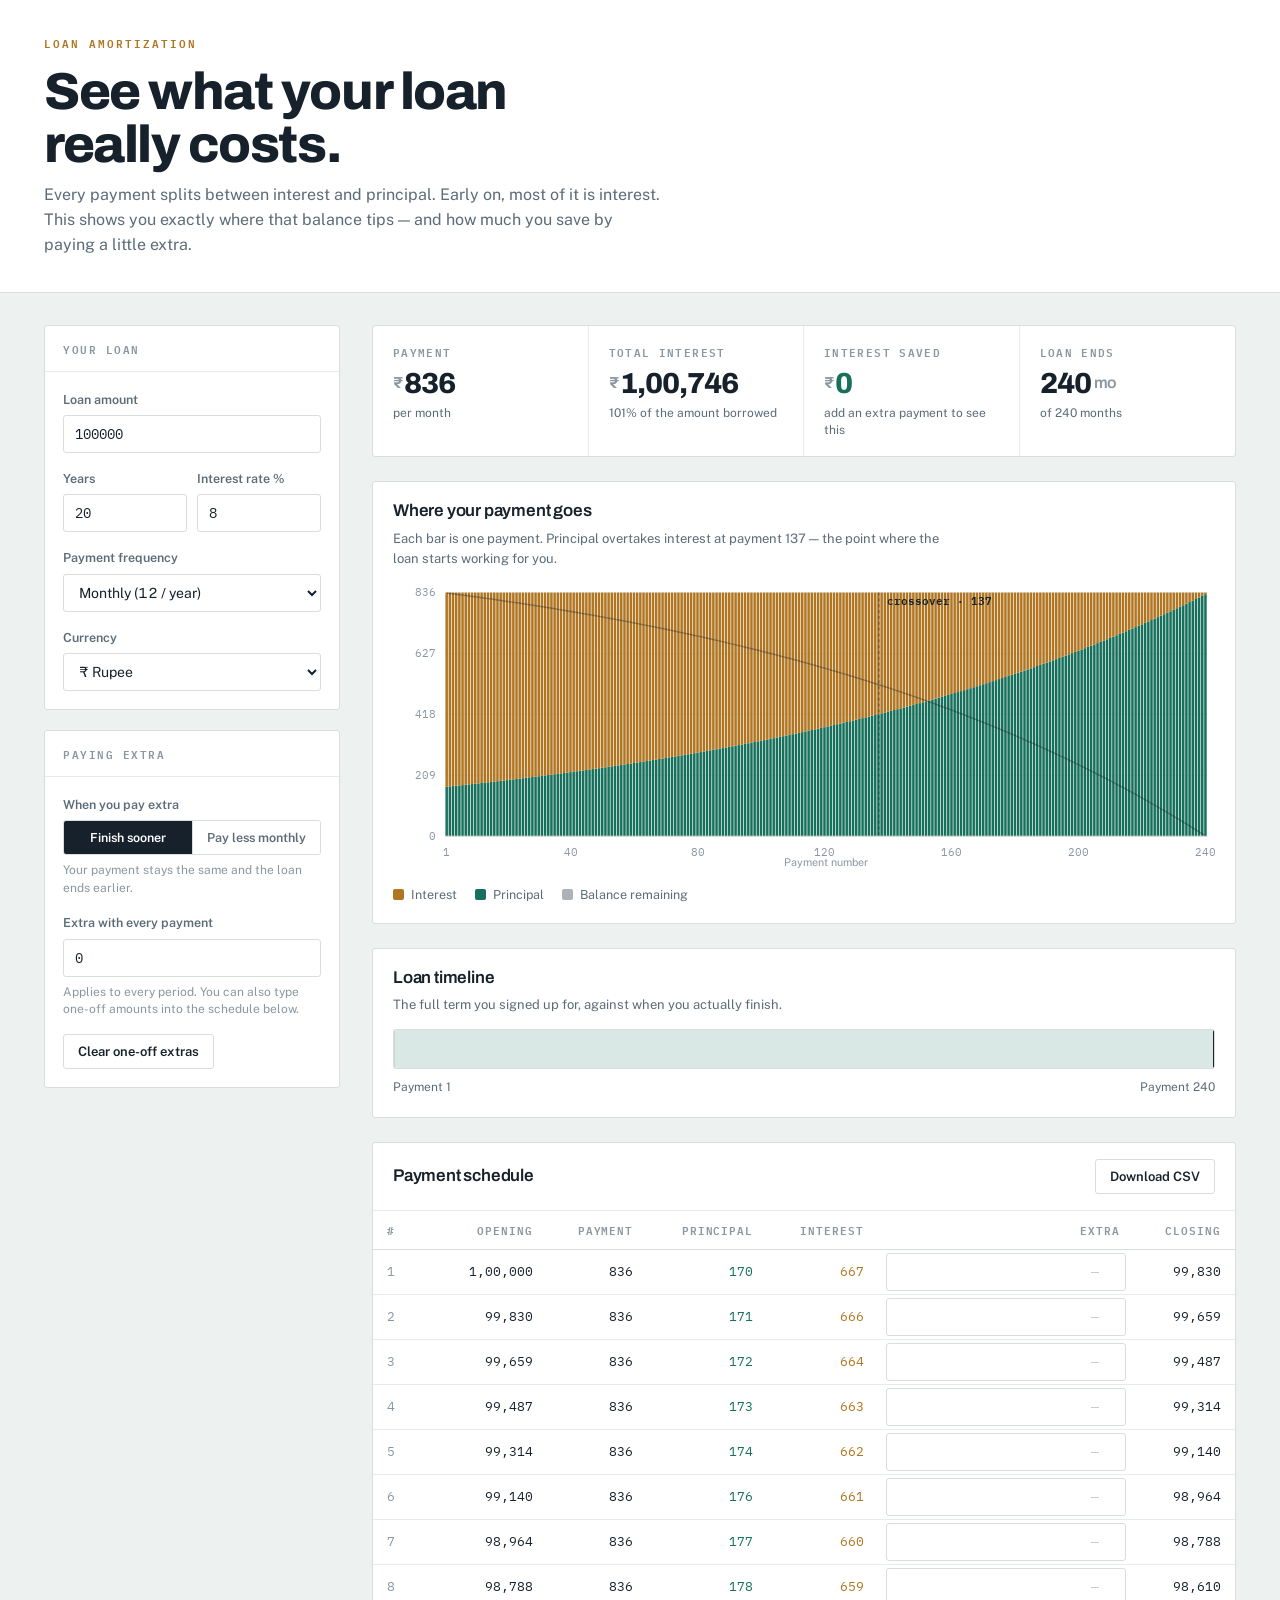
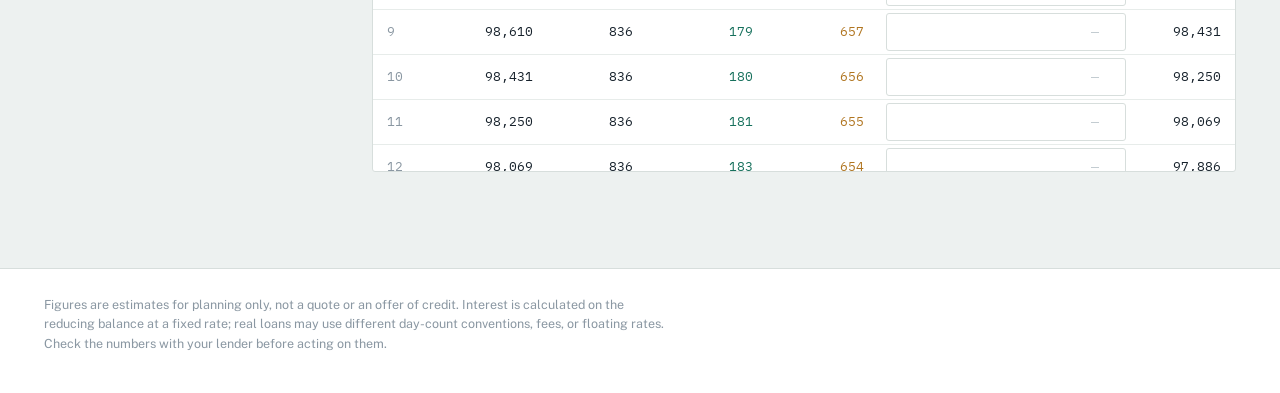
==== loan-calc/index.html @ 1293c2a0 "Add files via upload" ====
<!DOCTYPE html>
<html lang="en">
<head>
<meta charset="utf-8">
<meta name="viewport" content="width=device-width, initial-scale=1">
<title>Loan Amortization Calculator</title>
<meta name="description" content="See what your loan really costs, and what prepaying saves you.">
<link rel="preconnect" href="https://fonts.googleapis.com">
<link rel="preconnect" href="https://fonts.gstatic.com" crossorigin>
<link href="https://fonts.googleapis.com/css2?family=Archivo:wght@500;600;800&family=IBM+Plex+Mono:wght@400;500;600&family=Public+Sans:wght@400;500;600&display=swap" rel="stylesheet">
<style>
:root{
  --ink:#16212B;
  --muted:#5C6B78;
  --faint:#8A97A2;
  --paper:#EDF1F0;
  --surface:#FFFFFF;
  --line:#D7DEDC;
  --line-soft:#E7ECEA;
  --principal:#16705C;
  --principal-fill:#16705C;
  --interest:#B07520;
  --interest-fill:#B07520;
  --focus:#1F5FA8;
  --radius:3px;
}
*{box-sizing:border-box}
html{-webkit-text-size-adjust:100%}
body{
  margin:0;
  background:var(--paper);
  color:var(--ink);
  font-family:'Public Sans',-apple-system,BlinkMacSystemFont,'Segoe UI',sans-serif;
  font-size:15px;
  line-height:1.55;
}
.num{font-family:'IBM Plex Mono',ui-monospace,SFMono-Regular,Menlo,monospace;font-variant-numeric:tabular-nums}
h1,h2,h3,.display{font-family:'Archivo',sans-serif}

/* ---------- shell ---------- */
.wrap{max-width:1240px;margin:0 auto;padding:0 24px}

header.masthead{
  border-bottom:1px solid var(--line);
  background:var(--surface);
}
.masthead .wrap{padding-top:34px;padding-bottom:34px}
.eyebrow{
  font-family:'IBM Plex Mono',monospace;
  font-size:11px;letter-spacing:.18em;text-transform:uppercase;
  color:var(--interest);font-weight:600;margin:0 0 14px;
}
h1{
  font-size:clamp(30px,4.6vw,52px);
  font-weight:800;letter-spacing:-.028em;line-height:1.02;
  margin:0 0 12px;max-width:17ch;
}
.standfirst{margin:0;max-width:62ch;color:var(--muted);font-size:16px}

/* ---------- layout ---------- */
.grid{display:grid;grid-template-columns:296px minmax(0,1fr);gap:32px;padding:32px 0 72px}
@media (max-width:940px){.grid{grid-template-columns:1fr;gap:24px}}

/* ---------- controls ---------- */
.panel{
  background:var(--surface);
  border:1px solid var(--line);
  border-radius:var(--radius);
}
aside .panel{position:sticky;top:20px}
@media (max-width:940px){aside .panel{position:static}}
.panel-hd{
  padding:14px 18px;border-bottom:1px solid var(--line-soft);
  font-family:'IBM Plex Mono',monospace;font-size:11px;
  letter-spacing:.14em;text-transform:uppercase;color:var(--faint);font-weight:600;
}
.panel-bd{padding:18px}

.field{margin-bottom:16px}
.field:last-child{margin-bottom:0}
label{display:block;font-size:12.5px;font-weight:600;color:var(--muted);margin-bottom:6px}
input[type=number],input[type=text],select{
  width:100%;padding:9px 11px;
  border:1px solid var(--line);border-radius:var(--radius);
  background:var(--surface);color:var(--ink);
  font-family:'IBM Plex Mono',monospace;font-size:14px;font-variant-numeric:tabular-nums;
}
select{font-family:'Public Sans',sans-serif}
input:focus-visible,select:focus-visible,button:focus-visible{
  outline:2px solid var(--focus);outline-offset:1px;
}
.row2{display:grid;grid-template-columns:1fr 1fr;gap:10px}

.seg{display:grid;grid-template-columns:1fr 1fr;border:1px solid var(--line);border-radius:var(--radius);overflow:hidden}
.seg button{
  appearance:none;border:0;background:var(--surface);
  padding:9px 6px;cursor:pointer;
  font-family:'Public Sans',sans-serif;font-size:12.5px;font-weight:600;color:var(--muted);
}
.seg button+button{border-left:1px solid var(--line)}
.seg button[aria-pressed="true"]{background:var(--ink);color:#fff}
.hint{font-size:12px;color:var(--faint);margin:7px 0 0;line-height:1.45}

.btn{
  appearance:none;cursor:pointer;
  border:1px solid var(--line);background:var(--surface);color:var(--ink);
  padding:9px 14px;border-radius:var(--radius);
  font-family:'Public Sans',sans-serif;font-size:13px;font-weight:600;
}
.btn:hover{border-color:var(--ink)}
.btn-ghost{border-color:transparent;color:var(--muted);padding-left:0}
.btn-ghost:hover{color:var(--ink);border-color:transparent;text-decoration:underline}

/* ---------- summary ticker ---------- */
.ticker{
  display:grid;grid-template-columns:repeat(4,1fr);
  background:var(--surface);border:1px solid var(--line);border-radius:var(--radius);
  margin-bottom:24px;
}
@media (max-width:780px){.ticker{grid-template-columns:1fr 1fr}}
.tk{padding:18px 20px;border-right:1px solid var(--line-soft)}
.tk:last-child{border-right:0}
@media (max-width:780px){
  .tk:nth-child(2n){border-right:0}
  .tk:nth-child(-n+2){border-bottom:1px solid var(--line-soft)}
}
.tk-label{
  font-family:'IBM Plex Mono',monospace;font-size:10.5px;letter-spacing:.13em;
  text-transform:uppercase;color:var(--faint);font-weight:600;margin-bottom:9px;
}
.tk-val{
  font-family:'Archivo',sans-serif;font-weight:800;
  font-size:clamp(21px,2.5vw,29px);letter-spacing:-.03em;line-height:1;
  font-variant-numeric:tabular-nums;
}
.tk-val .sym{font-size:.55em;font-weight:600;vertical-align:.32em;margin-right:.12em;color:var(--faint)}
.tk-sub{font-size:12px;color:var(--muted);margin-top:7px;line-height:1.4}
.pos{color:var(--principal)}

/* ---------- chart ---------- */
.viz{background:var(--surface);border:1px solid var(--line);border-radius:var(--radius);margin-bottom:24px}
.viz-hd{padding:16px 20px 0}
.viz-hd h2{font-size:17px;font-weight:600;letter-spacing:-.012em;margin:0 0 4px}
.viz-hd p{margin:0;font-size:13px;color:var(--muted);max-width:70ch}
.viz-bd{padding:8px 12px 16px}
svg{display:block;width:100%;height:auto}
.legend{display:flex;flex-wrap:wrap;gap:18px;padding:0 20px 18px}
.lg{display:flex;align-items:center;gap:7px;font-size:12.5px;color:var(--muted)}
.sw{width:11px;height:11px;border-radius:2px;flex:none}

/* ---------- timeline ---------- */
.tl-track{
  position:relative;height:40px;border:1px solid var(--line);border-radius:var(--radius);
  background:repeating-linear-gradient(90deg,var(--line-soft) 0 1px,transparent 1px 100%);
  overflow:hidden;
}
.tl-paid{position:absolute;inset:0 auto 0 0;background:var(--principal);opacity:.16}
.tl-cut{position:absolute;top:0;bottom:0;background:repeating-linear-gradient(135deg,transparent 0 5px,var(--line) 5px 6px)}
.tl-mark{position:absolute;top:0;bottom:0;width:2px;background:var(--ink)}
.tl-legend{display:flex;justify-content:space-between;font-size:12px;color:var(--muted);margin-top:9px}

/* ---------- table ---------- */
.tbl-hd{
  display:flex;align-items:baseline;justify-content:space-between;gap:16px;
  flex-wrap:wrap;padding:16px 20px;border-bottom:1px solid var(--line-soft);
}
.tbl-hd h2{font-size:17px;font-weight:600;margin:0;letter-spacing:-.012em}
.scroller{max-height:560px;overflow:auto}
table{width:100%;border-collapse:collapse;font-size:13px}
thead th{
  position:sticky;top:0;z-index:2;background:var(--surface);
  border-bottom:1px solid var(--line);
  font-family:'IBM Plex Mono',monospace;font-size:10.5px;letter-spacing:.09em;
  text-transform:uppercase;color:var(--faint);font-weight:600;
  padding:11px 14px;text-align:right;white-space:nowrap;
}
thead th:first-child{text-align:left}
tbody td{
  padding:7px 14px;text-align:right;border-bottom:1px solid var(--line-soft);
  font-family:'IBM Plex Mono',monospace;font-variant-numeric:tabular-nums;white-space:nowrap;
}
tbody td:first-child{text-align:left;color:var(--faint)}
tbody tr:hover td{background:#F6F9F8}
tbody tr.year-end td{border-bottom-color:var(--line)}
tbody tr.cross td{background:#FBF6EC}
tbody tr.cross:hover td{background:#F7F0E2}
td.i-int{color:var(--interest)}
td.i-pri{color:var(--principal)}
td.i-extra{padding:3px 8px}
.xin{
  width:100%;min-width:88px;padding:5px 8px;text-align:right;
  border:1px solid transparent;background:transparent;border-radius:2px;
  font-family:'IBM Plex Mono',monospace;font-size:13px;font-variant-numeric:tabular-nums;
  color:var(--ink);
}
.xin::placeholder{color:#C3CCD1}
.xin:hover{border-color:var(--line)}
.xin:focus{border-color:var(--focus);background:var(--surface)}
.xin.has{font-weight:600;color:var(--interest);background:#FBF4E8;border-color:#EBDCC0}

footer{border-top:1px solid var(--line);background:var(--surface);padding:26px 0 40px}
footer p{margin:0;font-size:12.5px;color:var(--faint);max-width:78ch}
.sr{position:absolute;width:1px;height:1px;overflow:hidden;clip:rect(0 0 0 0);white-space:nowrap}
@media (prefers-reduced-motion:no-preference){
  .tl-paid,.tl-mark,.tl-cut{transition:left .35s ease,width .35s ease}
}
</style>
</head>
<body>

<header class="masthead">
  <div class="wrap">
    <p class="eyebrow">Loan amortization</p>
    <h1>See what your loan really costs.</h1>
    <p class="standfirst">Every payment splits between interest and principal. Early on, most of it is interest. This shows you exactly where that balance tips &mdash; and how much you save by paying a little extra.</p>
  </div>
</header>

<div class="wrap">
<div class="grid">

  <!-- ================= CONTROLS ================= -->
  <aside>
    <div class="panel">
      <div class="panel-hd">Your loan</div>
      <div class="panel-bd">
        <div class="field">
          <label for="principal">Loan amount</label>
          <input type="number" id="principal" value="100000" min="1" step="1000">
        </div>
        <div class="field row2">
          <div>
            <label for="years">Years</label>
            <input type="number" id="years" value="20" min="1" max="40" step="1">
          </div>
          <div>
            <label for="rate">Interest rate %</label>
            <input type="number" id="rate" value="8" min="0" max="40" step="0.05">
          </div>
        </div>
        <div class="field">
          <label for="freq">Payment frequency</label>
          <select id="freq">
            <option value="12" selected>Monthly (12 / year)</option>
            <option value="4">Quarterly (4 / year)</option>
            <option value="26">Fortnightly (26 / year)</option>
            <option value="52">Weekly (52 / year)</option>
          </select>
        </div>
        <div class="field">
          <label for="currency">Currency</label>
          <select id="currency">
            <option value="₹" selected>₹ Rupee</option>
            <option value="$">$ Dollar</option>
            <option value="€">€ Euro</option>
            <option value="£">£ Pound</option>
            <option value="">None</option>
          </select>
        </div>
      </div>
    </div>

    <div class="panel" style="margin-top:20px">
      <div class="panel-hd">Paying extra</div>
      <div class="panel-bd">
        <div class="field">
          <label id="strategyLabel">When you pay extra</label>
          <div class="seg" role="group" aria-labelledby="strategyLabel">
            <button type="button" id="btnTerm" aria-pressed="true">Finish sooner</button>
            <button type="button" id="btnPay" aria-pressed="false">Pay less monthly</button>
          </div>
          <p class="hint" id="strategyHint">Your payment stays the same and the loan ends earlier.</p>
        </div>
        <div class="field">
          <label for="recurring">Extra with every payment</label>
          <input type="number" id="recurring" value="0" min="0" step="500">
          <p class="hint">Applies to every period. You can also type one-off amounts into the schedule below.</p>
        </div>
        <button class="btn" type="button" id="clearExtras">Clear one-off extras</button>
      </div>
    </div>
  </aside>

  <!-- ================= RESULTS ================= -->
  <main>
    <div class="ticker">
      <div class="tk">
        <div class="tk-label">Payment</div>
        <div class="tk-val num" id="mPayment">—</div>
        <div class="tk-sub" id="mPaymentSub">per month</div>
      </div>
      <div class="tk">
        <div class="tk-label">Total interest</div>
        <div class="tk-val num" id="mInterest">—</div>
        <div class="tk-sub" id="mInterestSub">over the life of the loan</div>
      </div>
      <div class="tk">
        <div class="tk-label">Interest saved</div>
        <div class="tk-val num pos" id="mSaved">—</div>
        <div class="tk-sub" id="mSavedSub">by paying extra</div>
      </div>
      <div class="tk">
        <div class="tk-label">Loan ends</div>
        <div class="tk-val num" id="mEnds">—</div>
        <div class="tk-sub" id="mEndsSub">&nbsp;</div>
      </div>
    </div>

    <section class="viz">
      <div class="viz-hd">
        <h2>Where your payment goes</h2>
        <p id="crossCopy">Each bar is one payment, split into interest and principal.</p>
      </div>
      <div class="viz-bd">
        <svg id="chart" viewBox="0 0 860 300" role="img" aria-labelledby="chartTitle">
          <title id="chartTitle">Interest and principal portion of each payment over the loan term</title>
        </svg>
      </div>
      <div class="legend">
        <span class="lg"><span class="sw" style="background:var(--interest)"></span>Interest</span>
        <span class="lg"><span class="sw" style="background:var(--principal)"></span>Principal</span>
        <span class="lg"><span class="sw" style="background:var(--ink);opacity:.35"></span>Balance remaining</span>
      </div>
    </section>

    <section class="viz">
      <div class="viz-hd">
        <h2>Loan timeline</h2>
        <p id="tlCopy">The full term you signed up for, against when you actually finish.</p>
      </div>
      <div class="viz-bd" style="padding:14px 20px 20px">
        <div class="tl-track" id="tlTrack">
          <div class="tl-paid" id="tlPaid"></div>
          <div class="tl-cut" id="tlCut"></div>
          <div class="tl-mark" id="tlMark"></div>
        </div>
        <div class="tl-legend">
          <span id="tlStart">Payment 1</span>
          <span id="tlEnd">—</span>
        </div>
      </div>
    </section>

    <section class="viz">
      <div class="tbl-hd">
        <h2>Payment schedule</h2>
        <div>
          <button class="btn" type="button" id="exportCsv">Download CSV</button>
        </div>
      </div>
      <div class="scroller">
        <table>
          <thead>
            <tr>
              <th scope="col">#</th>
              <th scope="col">Opening</th>
              <th scope="col">Payment</th>
              <th scope="col">Principal</th>
              <th scope="col">Interest</th>
              <th scope="col">Extra</th>
              <th scope="col">Closing</th>
            </tr>
          </thead>
          <tbody id="tbody"></tbody>
        </table>
      </div>
    </section>
  </main>

</div>
</div>

<footer>
  <div class="wrap">
    <p>Figures are estimates for planning only, not a quote or an offer of credit. Interest is calculated on the reducing balance at a fixed rate; real loans may use different day-count conventions, fees, or floating rates. Check the numbers with your lender before acting on them.</p>
  </div>
</footer>

<script>
(function(){
  "use strict";

  var el = function(id){ return document.getElementById(id); };

  var state = {
    principal: 100000,
    years: 20,
    rate: 8,
    freq: 12,
    currency: "\u20B9",
    strategy: "term",   // "term" | "payment"
    recurring: 0,
    extras: {}          // { periodNumber: amount }
  };

  var FREQ_WORD = {12:"month", 4:"quarter", 26:"fortnight", 52:"week"};
  var FREQ_PLURAL = {12:"months", 4:"quarters", 26:"fortnights", 52:"weeks"};

  /* ---------- helpers ---------- */
  function pmt(r, n, pv){
    if(n <= 0) return 0;
    if(r === 0) return pv / n;
    return pv * r / (1 - Math.pow(1 + r, -n));
  }
  function fmt(v){
    var locale = state.currency === "\u20B9" ? "en-IN" : "en-US";
    return Math.round(v).toLocaleString(locale);
  }
  function money(v){
    return state.currency + fmt(v);
  }
  function tickerVal(node, v){
    node.innerHTML = state.currency
      ? '<span class="sym">' + state.currency + '</span>' + fmt(v)
      : fmt(v);
  }

  /* ---------- the model ---------- */
  function build(opts){
    var r = (state.rate / 100) / state.freq;
    var n = Math.round(state.years * state.freq);
    var useExtras = opts && opts.extras;
    var basePayment = pmt(r, n, state.principal);

    var rows = [];
    var balance = state.principal;
    var totalInterest = 0;
    var guard = n + 1;

    for(var t = 1; t <= guard && balance > 0.005; t++){
      var opening = balance;
      var interest = opening * r;
      var scheduled;

      if(state.strategy === "term" || !useExtras){
        scheduled = basePayment - interest;
      }else{
        var remaining = n - t + 1;
        scheduled = pmt(r, remaining, opening) - interest;
      }
      if(scheduled < 0) scheduled = 0;

      var principal = Math.min(scheduled, opening);
      var room = opening - principal;
      var extra = 0;
      if(useExtras){
        var one = state.extras[t] || 0;
        extra = Math.min(state.recurring + one, room);
        if(extra < 0) extra = 0;
      }
      var payment = principal + interest;
      balance = opening - principal - extra;
      if(balance < 0.005) balance = 0;
      totalInterest += interest;

      rows.push({
        n: t, opening: opening, payment: payment, principal: principal,
        interest: interest, extra: extra, closing: balance
      });
    }

    var cross = 0;
    for(var i = 0; i < rows.length; i++){
      if(rows[i].principal >= rows[i].interest){ cross = rows[i].n; break; }
    }

    return {
      rows: rows, totalInterest: totalInterest, basePayment: basePayment,
      periods: rows.length, scheduled: n, crossover: cross
    };
  }

  /* ---------- summary ---------- */
  function paintSummary(plan, base){
    var word = FREQ_WORD[state.freq] || "period";
    var plural = FREQ_PLURAL[state.freq] || "periods";

    var first = plan.rows.length ? plan.rows[0].payment : 0;
    var last = plan.rows.length ? plan.rows[plan.rows.length - 1] : null;
    tickerVal(el("mPayment"), first);

    if(state.strategy === "payment" && plan.rows.length > 1){
      var lastFull = null;
      for(var i = plan.rows.length - 1; i >= 0; i--){
        if(plan.rows[i].closing > 0.005){ lastFull = plan.rows[i]; break; }
      }
      var fin = lastFull ? lastFull.payment : first;
      el("mPaymentSub").textContent = Math.round(fin) < Math.round(first)
        ? "falls to " + money(fin) + " per " + word
        : "per " + word;
    }else{
      el("mPaymentSub").textContent = "per " + word;
    }

    tickerVal(el("mInterest"), plan.totalInterest);
    el("mInterestSub").textContent =
      Math.round(plan.totalInterest / state.principal * 100) + "% of the amount borrowed";

    var saved = base.totalInterest - plan.totalInterest;
    var monthsSaved = base.periods - plan.periods;
    tickerVal(el("mSaved"), saved > 0.5 ? saved : 0);
    el("mSavedSub").textContent = saved > 0.5
      ? "against " + money(base.totalInterest) + " with no extra"
      : "add an extra payment to see this";

    el("mEnds").innerHTML = plan.periods + '<span class="sym" style="margin-left:.18em;margin-right:0">'
      + (state.freq === 12 ? "mo" : "pmts") + "</span>";
    el("mEndsSub").textContent = monthsSaved > 0
      ? monthsSaved + " " + plural + " early"
      : "of " + base.periods + " " + plural;

    /* chart + timeline copy */
    if(plan.crossover){
      el("crossCopy").textContent =
        "Each bar is one payment. Principal overtakes interest at payment "
        + plan.crossover + " \u2014 the point where the loan starts working for you.";
    }else{
      el("crossCopy").textContent = "Each bar is one payment, split into interest and principal.";
    }

    /* timeline */
    var span = Math.max(base.periods, plan.periods);
    var pct = plan.periods / span * 100;
    el("tlPaid").style.width = pct + "%";
    el("tlMark").style.left = "calc(" + pct + "% - 1px)";
    el("tlCut").style.left = pct + "%";
    el("tlCut").style.width = (100 - pct) + "%";
    el("tlEnd").textContent = monthsSaved > 0
      ? "Finishes at payment " + plan.periods + ", not " + base.periods
      : "Payment " + plan.periods;
    el("tlCopy").textContent = monthsSaved > 0
      ? "The hatched tail is the " + monthsSaved + " " + plural + " you no longer have to pay."
      : "The full term you signed up for, against when you actually finish.";
  }

  /* ---------- chart ---------- */
  function paintChart(plan, base){
    var svg = el("chart");
    var W = 860, H = 300, L = 62, R = 16, T = 16, B = 34;
    var iw = W - L - R, ih = H - T - B;
    var rows = plan.rows;
    if(!rows.length){ svg.innerHTML = ""; return; }

    var maxPay = 0;
    for(var i = 0; i < rows.length; i++) maxPay = Math.max(maxPay, rows[i].payment + rows[i].extra);
    var span = Math.max(base.periods, plan.periods);
    var bw = iw / span;

    var s = [];
    s.push('<title id="chartTitle">Interest and principal portion of each payment</title>');

    /* y gridlines */
    var steps = 4;
    for(var g = 0; g <= steps; g++){
      var val = maxPay * g / steps;
      var y = T + ih - (val / maxPay) * ih;
      s.push('<line x1="'+L+'" y1="'+y.toFixed(1)+'" x2="'+(W-R)+'" y2="'+y.toFixed(1)+
             '" stroke="#E7ECEA" stroke-width="1"/>');
      s.push('<text x="'+(L-10)+'" y="'+(y+4).toFixed(1)+'" text-anchor="end" fill="#8A97A2" '+
             'font-family="IBM Plex Mono, monospace" font-size="11">'+fmt(val)+'</text>');
    }

    /* bars: interest on top of principal */
    var step = Math.max(1, Math.ceil(rows.length / 520));
    for(var k = 0; k < rows.length; k += step){
      var d = rows[k];
      var x = L + (d.n - 1) * bw;
      var w = Math.max(bw * step - (bw > 2.4 ? 0.7 : 0), 0.6);
      var total = d.payment + d.extra;
      var hp = (d.principal + d.extra) / maxPay * ih;
      var hi = d.interest / maxPay * ih;
      var yP = T + ih - hp;
      var yI = yP - hi;
      s.push('<rect x="'+x.toFixed(2)+'" y="'+yP.toFixed(2)+'" width="'+w.toFixed(2)+
             '" height="'+hp.toFixed(2)+'" fill="#16705C"/>');
      s.push('<rect x="'+x.toFixed(2)+'" y="'+yI.toFixed(2)+'" width="'+w.toFixed(2)+
             '" height="'+hi.toFixed(2)+'" fill="#B07520"/>');
    }

    /* balance line */
    var path = "";
    for(var b2 = 0; b2 < rows.length; b2 += step){
      var rr = rows[b2];
      var bx = L + (rr.n - 0.5) * bw;
      var by = T + ih - (rr.closing / state.principal) * ih;
      path += (path ? "L" : "M") + bx.toFixed(2) + " " + by.toFixed(2);
    }
    s.push('<path d="'+path+'" fill="none" stroke="#16212B" stroke-opacity="0.35" '+
           'stroke-width="1.5" stroke-linejoin="round"/>');

    /* crossover marker */
    if(plan.crossover){
      var cx = L + (plan.crossover - 0.5) * bw;
      s.push('<line x1="'+cx.toFixed(1)+'" y1="'+T+'" x2="'+cx.toFixed(1)+'" y2="'+(T+ih)+
             '" stroke="#16212B" stroke-width="1" stroke-dasharray="3 3" stroke-opacity="0.55"/>');
      var anchor = cx > W - 150 ? "end" : "start";
      var tx = cx + (anchor === "end" ? -8 : 8);
      s.push('<text x="'+tx.toFixed(1)+'" y="'+(T+13)+'" text-anchor="'+anchor+'" fill="#16212B" '+
             'font-family="IBM Plex Mono, monospace" font-size="11" font-weight="600">crossover \u00B7 '
             + plan.crossover + '</text>');
    }

    /* x axis */
    s.push('<line x1="'+L+'" y1="'+(T+ih)+'" x2="'+(W-R)+'" y2="'+(T+ih)+'" stroke="#D7DEDC"/>');
    var ticks = 6;
    for(var q = 0; q <= ticks; q++){
      var pn = Math.round(span * q / ticks) || 1;
      var xx = L + (pn - 0.5) * bw;
      s.push('<text x="'+xx.toFixed(1)+'" y="'+(T+ih+20)+'" text-anchor="middle" fill="#8A97A2" '+
             'font-family="IBM Plex Mono, monospace" font-size="11">'+pn+'</text>');
    }
    s.push('<text x="'+(L+iw/2)+'" y="'+(H-3)+'" text-anchor="middle" fill="#8A97A2" '+
           'font-family="Public Sans, sans-serif" font-size="11">Payment number</text>');

    svg.innerHTML = s.join("");
  }

  /* ---------- table ---------- */
  var builtCount = -1;
  function paintTable(plan){
    var tb = el("tbody");
    var rows = plan.rows;

    if(builtCount !== rows.length){
      var html = "";
      for(var i = 0; i < rows.length; i++){
        var n = rows[i].n;
        html += '<tr data-n="'+n+'">'
          + '<td>'+n+'</td>'
          + '<td class="c-open"></td>'
          + '<td class="c-pay"></td>'
          + '<td class="c-pri i-pri"></td>'
          + '<td class="c-int i-int"></td>'
          + '<td class="i-extra"><input class="xin" type="number" min="0" step="500" '
          + 'inputmode="decimal" placeholder="—" aria-label="Extra payment at payment '+n+'"></td>'
          + '<td class="c-close"></td>'
          + '</tr>';
      }
      tb.innerHTML = html;
      builtCount = rows.length;
    }

    var trs = tb.children;
    var active = document.activeElement;
    for(var j = 0; j < rows.length; j++){
      var d = rows[j], tr = trs[j];
      tr.querySelector(".c-open").textContent  = fmt(d.opening);
      tr.querySelector(".c-pay").textContent   = fmt(d.payment);
      tr.querySelector(".c-pri").textContent   = fmt(d.principal);
      tr.querySelector(".c-int").textContent   = fmt(d.interest);
      tr.querySelector(".c-close").textContent = fmt(d.closing);

      var input = tr.querySelector(".xin");
      var one = state.extras[d.n] || 0;
      if(input !== active) input.value = one ? one : "";
      input.classList.toggle("has", one > 0);

      tr.classList.toggle("cross", d.n === plan.crossover);
      tr.classList.toggle("year-end", d.n % state.freq === 0);
    }
  }

  /* ---------- csv ---------- */
  function exportCsv(plan){
    var lines = ["Payment,Opening Balance,Payment Amount,Principal,Interest,Extra Payment,Closing Balance"];
    for(var i = 0; i < plan.rows.length; i++){
      var d = plan.rows[i];
      lines.push([d.n, d.opening.toFixed(2), d.payment.toFixed(2), d.principal.toFixed(2),
                  d.interest.toFixed(2), d.extra.toFixed(2), d.closing.toFixed(2)].join(","));
    }
    var blob = new Blob([lines.join("\n")], {type:"text/csv;charset=utf-8"});
    var a = document.createElement("a");
    a.href = URL.createObjectURL(blob);
    a.download = "amortization-schedule.csv";
    document.body.appendChild(a); a.click();
    document.body.removeChild(a); URL.revokeObjectURL(a.href);
  }

  /* ---------- orchestration ---------- */
  var current = null;
  function render(){
    var plan = build({extras:true});
    var base = build({extras:false});
    current = plan;
    paintSummary(plan, base);
    paintChart(plan, base);
    paintTable(plan);
  }

  function num(id, min, max, fallback){
    var v = parseFloat(el(id).value);
    if(isNaN(v)) v = fallback;
    if(min !== null && v < min) v = min;
    if(max !== null && v > max) v = max;
    return v;
  }

  function readInputs(){
    state.principal = num("principal", 1, null, 100000);
    state.years     = Math.round(num("years", 1, 40, 20));
    state.rate      = num("rate", 0, 40, 8);
    state.freq      = parseInt(el("freq").value, 10);
    state.currency  = el("currency").value;
    state.recurring = num("recurring", 0, null, 0);
  }

  ["principal","years","rate","recurring"].forEach(function(id){
    el(id).addEventListener("input", function(){
      readInputs();
      if(id === "years"){ state.extras = {}; builtCount = -1; }
      render();
    });
  });
  ["freq","currency"].forEach(function(id){
    el(id).addEventListener("change", function(){
      readInputs();
      if(id === "freq"){ state.extras = {}; builtCount = -1; }
      render();
    });
  });

  function setStrategy(mode){
    state.strategy = mode;
    el("btnTerm").setAttribute("aria-pressed", String(mode === "term"));
    el("btnPay").setAttribute("aria-pressed", String(mode === "payment"));
    el("strategyHint").textContent = mode === "term"
      ? "Your payment stays the same and the loan ends earlier."
      : "The loan still runs its full term, but each payment gets smaller.";
    builtCount = -1;
    render();
  }
  el("btnTerm").addEventListener("click", function(){ setStrategy("term"); });
  el("btnPay").addEventListener("click", function(){ setStrategy("payment"); });

  el("tbody").addEventListener("input", function(e){
    var input = e.target;
    if(!input.classList.contains("xin")) return;
    var n = parseInt(input.closest("tr").getAttribute("data-n"), 10);
    var v = parseFloat(input.value);
    if(isNaN(v) || v <= 0) delete state.extras[n];
    else state.extras[n] = v;
    render();
  });

  el("clearExtras").addEventListener("click", function(){
    state.extras = {};
    render();
  });

  el("exportCsv").addEventListener("click", function(){
    if(current) exportCsv(current);
  });

  readInputs();
  render();
})();
</script>
</body>
</html>
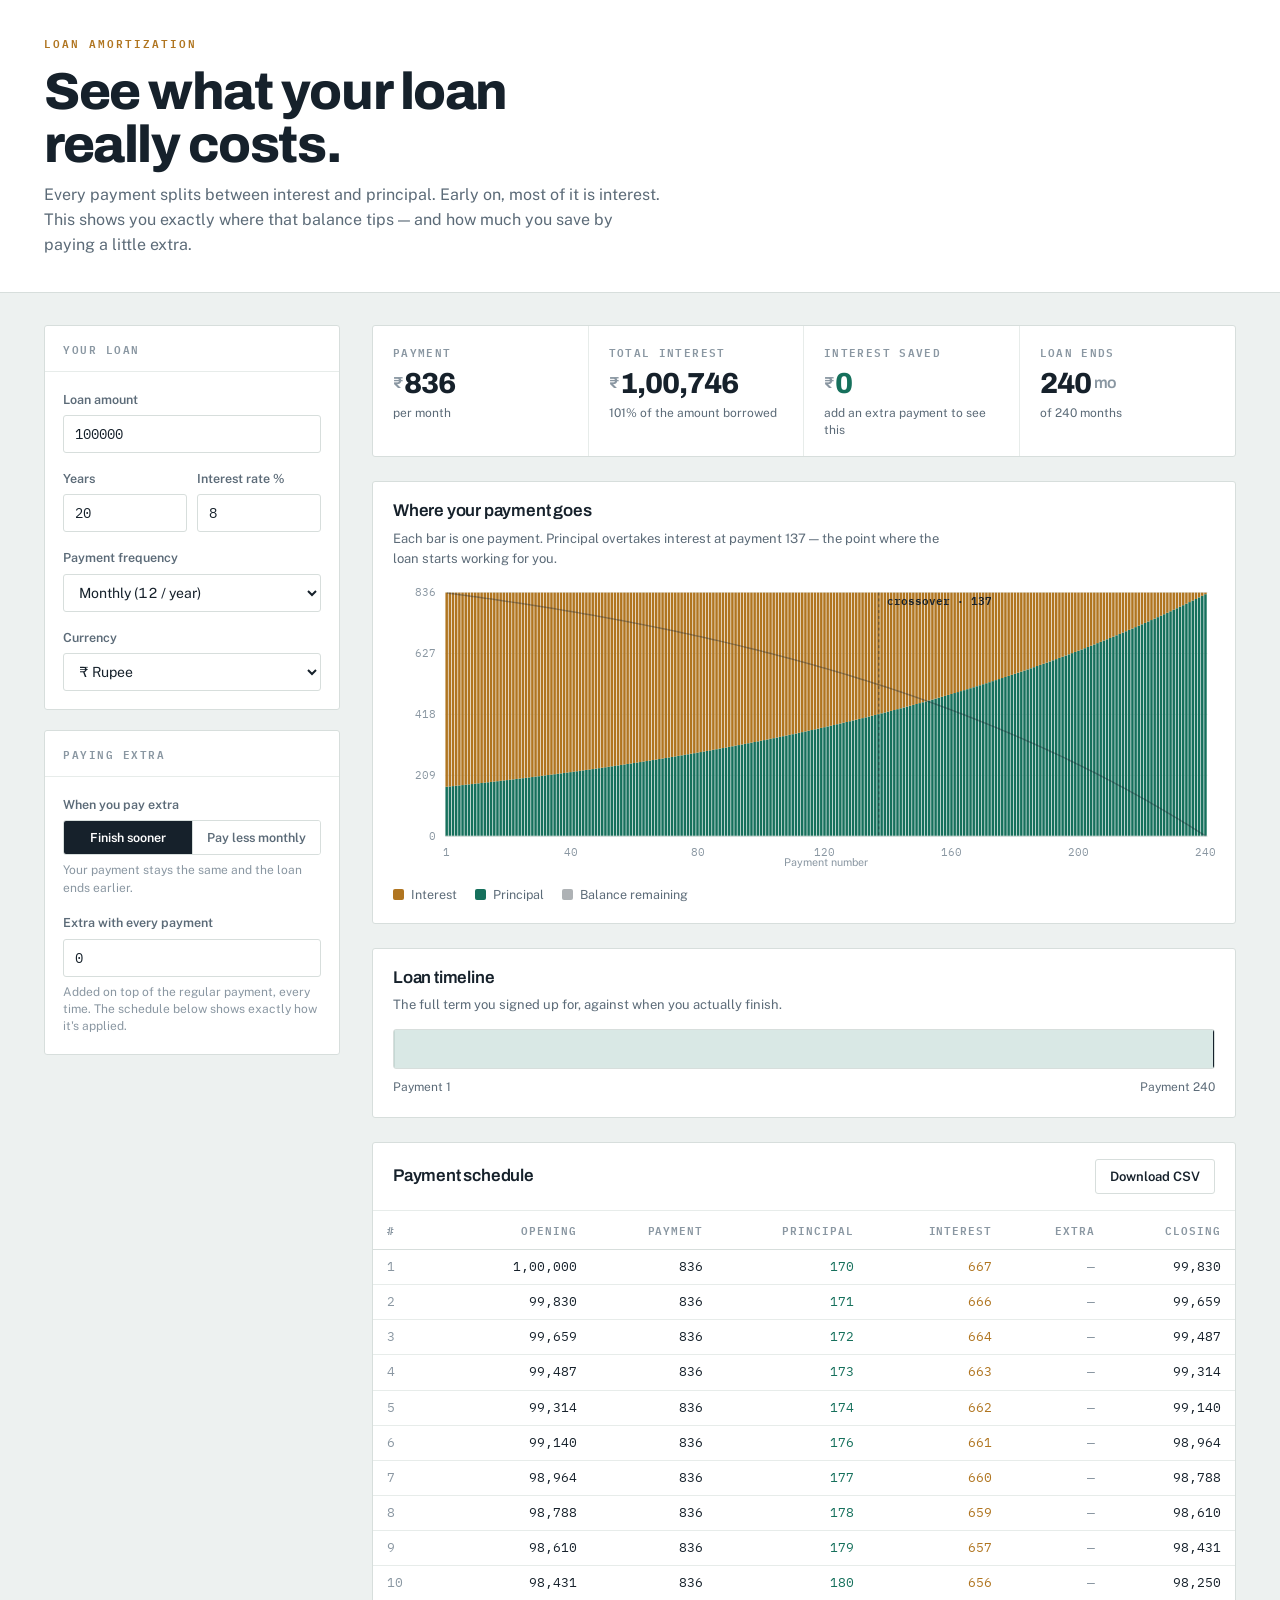
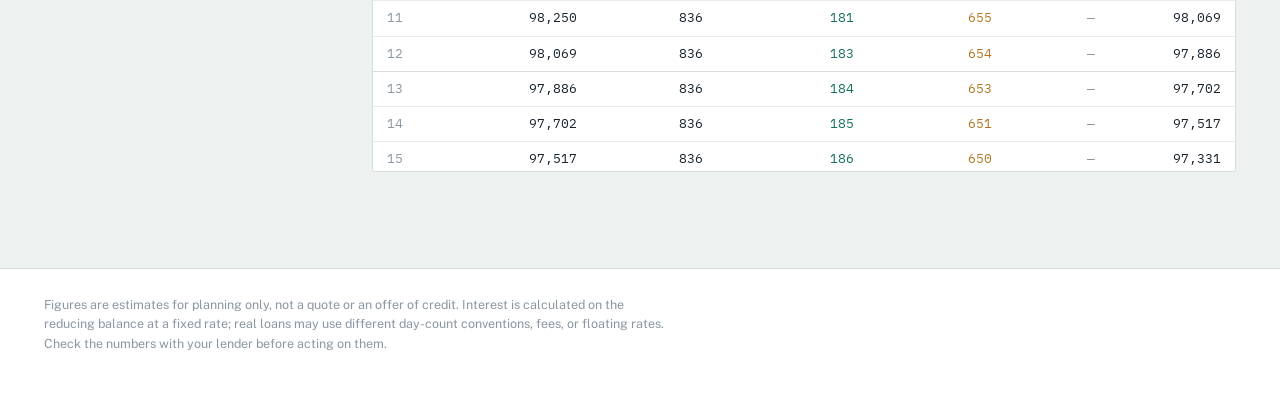
==== commit c1a6993b: "Add files via upload" ====
--- a/loan-calc/index.html
+++ b/loan-calc/index.html
@@ -186,17 +186,9 @@
 tbody tr.cross:hover td{background:#F7F0E2}
 td.i-int{color:var(--interest)}
 td.i-pri{color:var(--principal)}
-td.i-extra{padding:3px 8px}
-.xin{
-  width:100%;min-width:88px;padding:5px 8px;text-align:right;
-  border:1px solid transparent;background:transparent;border-radius:2px;
-  font-family:'IBM Plex Mono',monospace;font-size:13px;font-variant-numeric:tabular-nums;
-  color:var(--ink);
-}
-.xin::placeholder{color:#C3CCD1}
-.xin:hover{border-color:var(--line)}
-.xin:focus{border-color:var(--focus);background:var(--surface)}
-.xin.has{font-weight:600;color:var(--interest);background:#FBF4E8;border-color:#EBDCC0}
+td.i-extra{color:var(--interest);font-weight:600}
+td.i-extra.zero{color:var(--faint);font-weight:400}
+
 
 footer{border-top:1px solid var(--line);background:var(--surface);padding:26px 0 40px}
 footer p{margin:0;font-size:12.5px;color:var(--faint);max-width:78ch}
@@ -274,9 +266,8 @@
         <div class="field">
           <label for="recurring">Extra with every payment</label>
           <input type="number" id="recurring" value="0" min="0" step="500">
-          <p class="hint">Applies to every period. You can also type one-off amounts into the schedule below.</p>
-        </div>
-        <button class="btn" type="button" id="clearExtras">Clear one-off extras</button>
+          <p class="hint">Added on top of the regular payment, every time. The schedule below shows exactly how it's applied.</p>
+        </div>
       </div>
     </div>
   </aside>
@@ -389,8 +380,7 @@
     freq: 12,
     currency: "\u20B9",
     strategy: "term",   // "term" | "payment"
-    recurring: 0,
-    extras: {}          // { periodNumber: amount }
+    recurring: 0
   };
 
   var FREQ_WORD = {12:"month", 4:"quarter", 26:"fortnight", 52:"week"};
@@ -444,8 +434,7 @@
       var room = opening - principal;
       var extra = 0;
       if(useExtras){
-        var one = state.extras[t] || 0;
-        extra = Math.min(state.recurring + one, room);
+        extra = Math.min(state.recurring, room);
         if(extra < 0) extra = 0;
       }
       var payment = principal + interest;
@@ -631,8 +620,7 @@
           + '<td class="c-pay"></td>'
           + '<td class="c-pri i-pri"></td>'
           + '<td class="c-int i-int"></td>'
-          + '<td class="i-extra"><input class="xin" type="number" min="0" step="500" '
-          + 'inputmode="decimal" placeholder="—" aria-label="Extra payment at payment '+n+'"></td>'
+          + '<td class="c-extra i-extra"></td>'
           + '<td class="c-close"></td>'
           + '</tr>';
       }
@@ -641,7 +629,6 @@
     }
 
     var trs = tb.children;
-    var active = document.activeElement;
     for(var j = 0; j < rows.length; j++){
       var d = rows[j], tr = trs[j];
       tr.querySelector(".c-open").textContent  = fmt(d.opening);
@@ -650,10 +637,9 @@
       tr.querySelector(".c-int").textContent   = fmt(d.interest);
       tr.querySelector(".c-close").textContent = fmt(d.closing);
 
-      var input = tr.querySelector(".xin");
-      var one = state.extras[d.n] || 0;
-      if(input !== active) input.value = one ? one : "";
-      input.classList.toggle("has", one > 0);
+      var extraCell = tr.querySelector(".c-extra");
+      extraCell.textContent = d.extra > 0 ? fmt(d.extra) : "—";
+      extraCell.classList.toggle("zero", !(d.extra > 0));
 
       tr.classList.toggle("cross", d.n === plan.crossover);
       tr.classList.toggle("year-end", d.n % state.freq === 0);
@@ -707,14 +693,14 @@
   ["principal","years","rate","recurring"].forEach(function(id){
     el(id).addEventListener("input", function(){
       readInputs();
-      if(id === "years"){ state.extras = {}; builtCount = -1; }
+      if(id === "years"){ builtCount = -1; }
       render();
     });
   });
   ["freq","currency"].forEach(function(id){
     el(id).addEventListener("change", function(){
       readInputs();
-      if(id === "freq"){ state.extras = {}; builtCount = -1; }
+      if(id === "freq"){ builtCount = -1; }
       render();
     });
   });
@@ -732,21 +718,6 @@
   el("btnTerm").addEventListener("click", function(){ setStrategy("term"); });
   el("btnPay").addEventListener("click", function(){ setStrategy("payment"); });
 
-  el("tbody").addEventListener("input", function(e){
-    var input = e.target;
-    if(!input.classList.contains("xin")) return;
-    var n = parseInt(input.closest("tr").getAttribute("data-n"), 10);
-    var v = parseFloat(input.value);
-    if(isNaN(v) || v <= 0) delete state.extras[n];
-    else state.extras[n] = v;
-    render();
-  });
-
-  el("clearExtras").addEventListener("click", function(){
-    state.extras = {};
-    render();
-  });
-
   el("exportCsv").addEventListener("click", function(){
     if(current) exportCsv(current);
   });
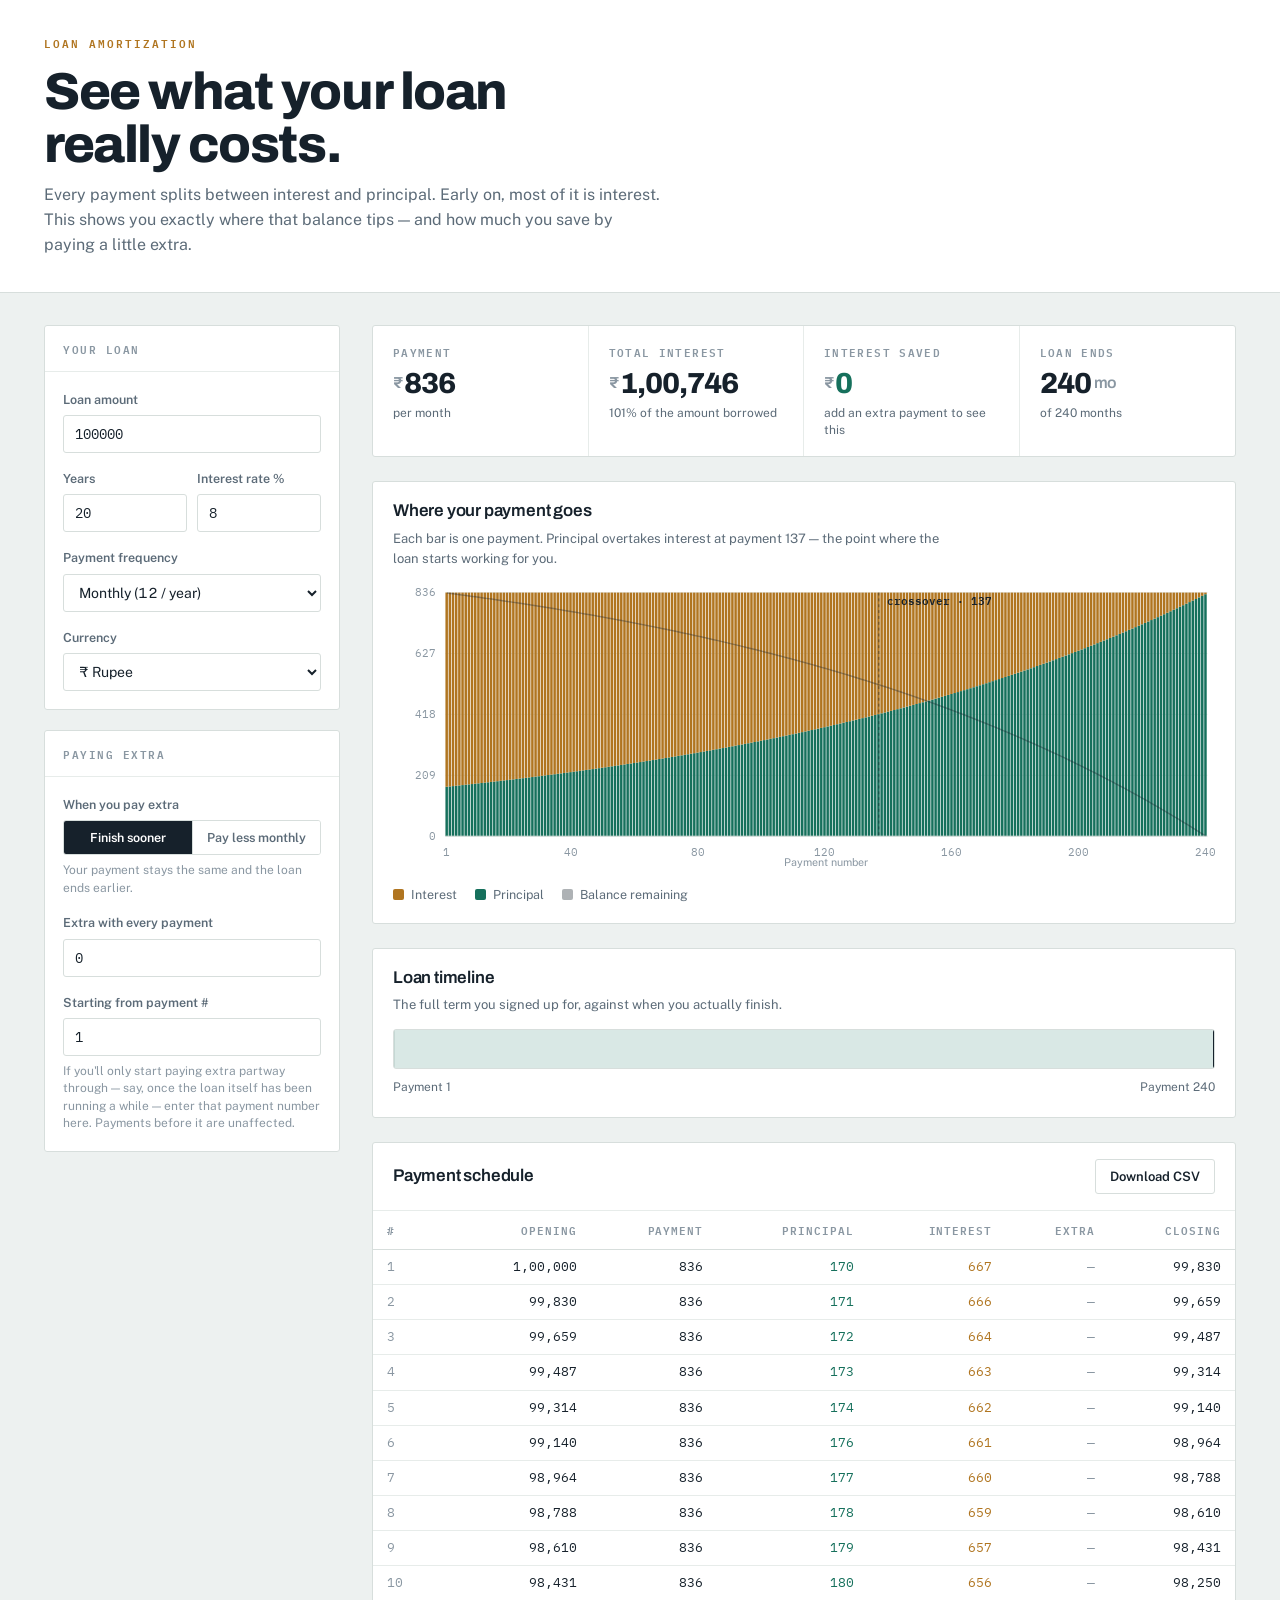
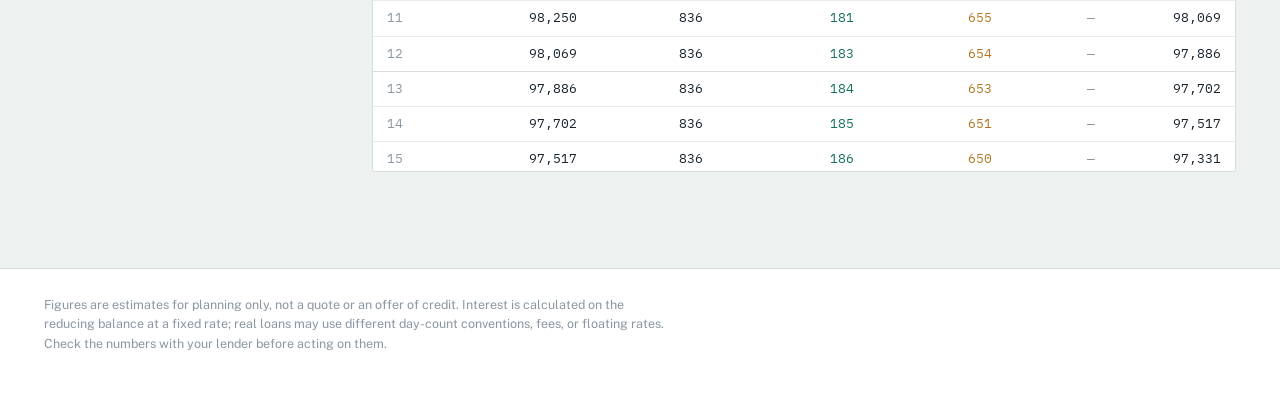
==== commit 94369894: "Add files via upload" ====
--- a/loan-calc/index.html
+++ b/loan-calc/index.html
@@ -266,7 +266,11 @@
         <div class="field">
           <label for="recurring">Extra with every payment</label>
           <input type="number" id="recurring" value="0" min="0" step="500">
-          <p class="hint">Added on top of the regular payment, every time. The schedule below shows exactly how it's applied.</p>
+        </div>
+        <div class="field">
+          <label for="startFrom">Starting from payment #</label>
+          <input type="number" id="startFrom" value="1" min="1" step="1">
+          <p class="hint">If you'll only start paying extra partway through &mdash; say, once the loan itself has been running a while &mdash; enter that payment number here. Payments before it are unaffected.</p>
         </div>
       </div>
     </div>
@@ -380,7 +384,8 @@
     freq: 12,
     currency: "\u20B9",
     strategy: "term",   // "term" | "payment"
-    recurring: 0
+    recurring: 0,
+    startFrom: 1
   };
 
   var FREQ_WORD = {12:"month", 4:"quarter", 26:"fortnight", 52:"week"};
@@ -433,7 +438,7 @@
       var principal = Math.min(scheduled, opening);
       var room = opening - principal;
       var extra = 0;
-      if(useExtras){
+      if(useExtras && t >= state.startFrom){
         extra = Math.min(state.recurring, room);
         if(extra < 0) extra = 0;
       }
@@ -688,9 +693,10 @@
     state.freq      = parseInt(el("freq").value, 10);
     state.currency  = el("currency").value;
     state.recurring = num("recurring", 0, null, 0);
-  }
-
-  ["principal","years","rate","recurring"].forEach(function(id){
+    state.startFrom = Math.round(num("startFrom", 1, null, 1));
+  }
+
+  ["principal","years","rate","recurring","startFrom"].forEach(function(id){
     el(id).addEventListener("input", function(){
       readInputs();
       if(id === "years"){ builtCount = -1; }
